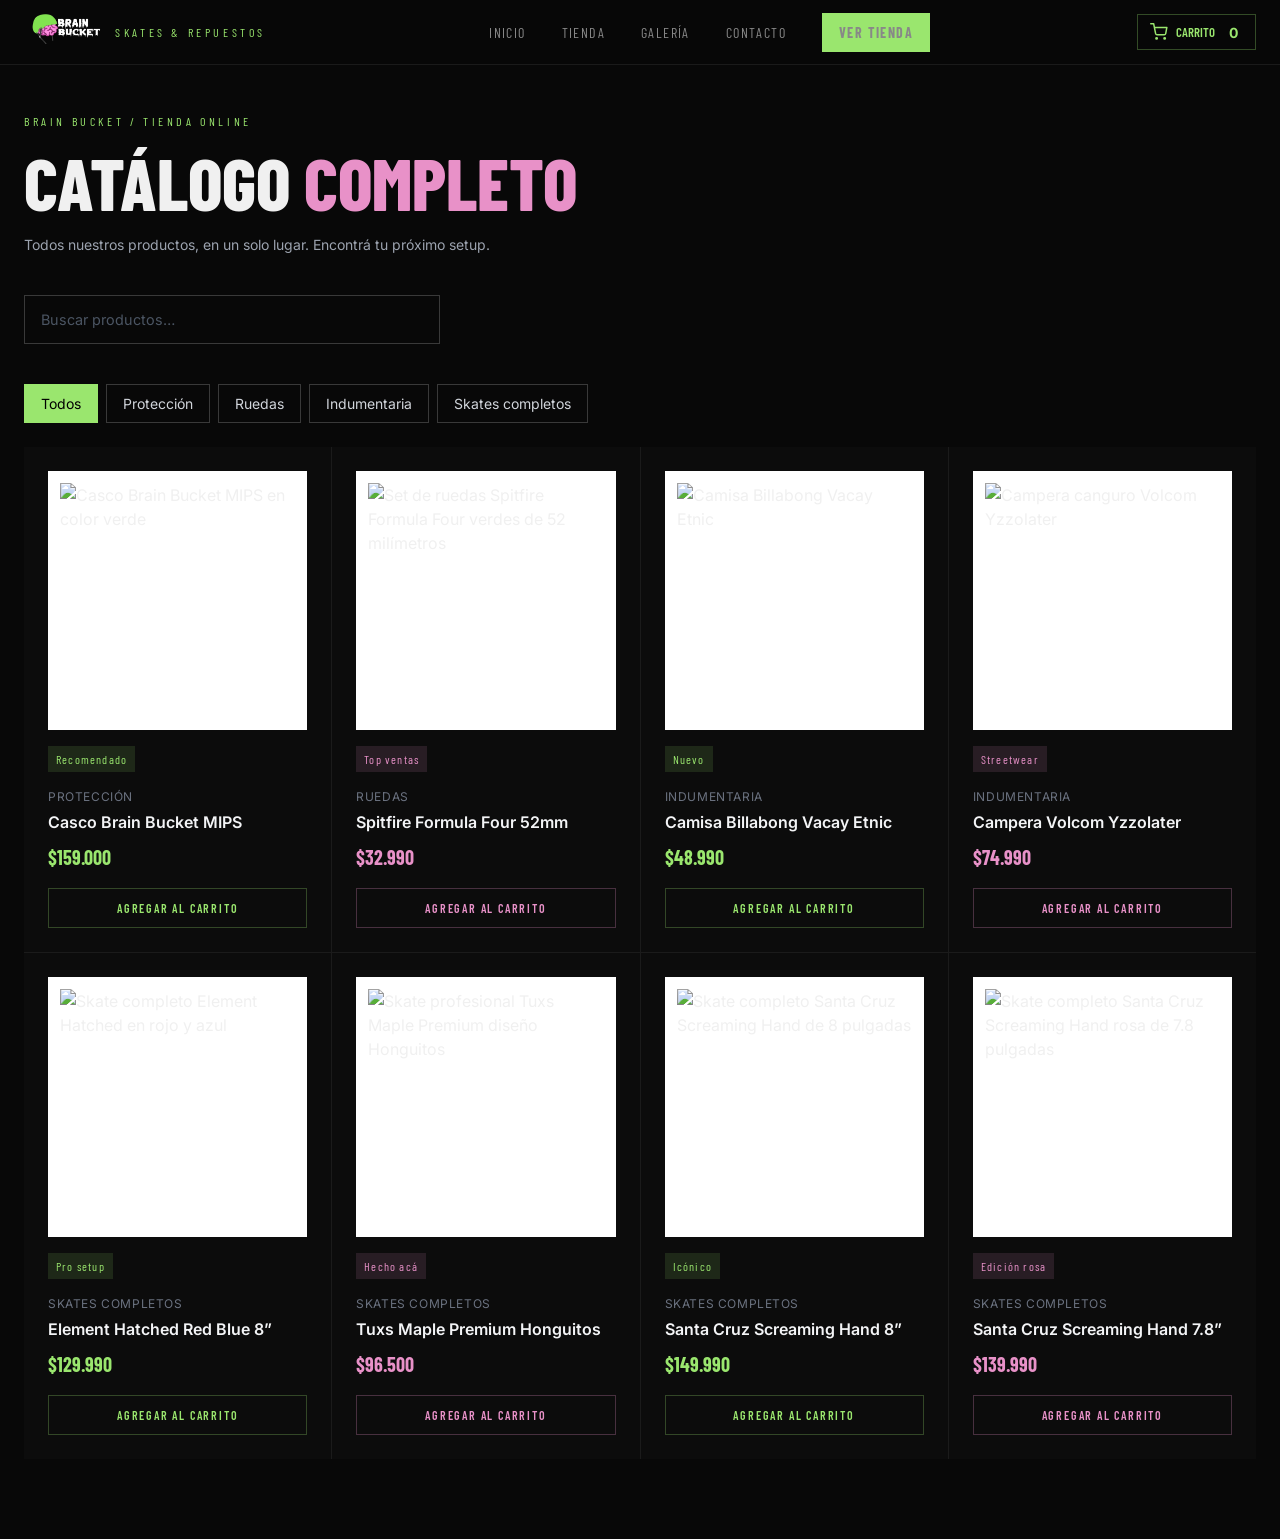
==== catalogo.html @ 931a1515 "Sitio completo Brain Bucket: carrito, pago simulado, buscador y diseño responsive - index.html como " ====
﻿<!DOCTYPE html>
<html lang="es">
<head>
  <meta charset="UTF-8">
  <meta name="viewport" content="width=device-width, initial-scale=1.0">
  <title>Catálogo completo — Brain Bucket</title>
  <meta name="description" content="Todos los productos de Brain Bucket en un solo lugar.">
  <link rel="preconnect" href="https://fonts.googleapis.com">
  <link href="https://fonts.googleapis.com/css2?family=Inter:wght@300;400;500;600;700;900&family=Barlow+Condensed:wght@400;600;700;800;900&display=swap" rel="stylesheet">
  <link href="https://fonts.cdnfonts.com/css/melted-monster" rel="stylesheet">
  <link rel="stylesheet" href="styles.css">
</head>
<body>
<header class="top">
  <input type="checkbox" id="menu" class="sr" aria-label="Abrir menú">
  <div class="wrap bar">
    <a class="brand" href="index.html">
      <img src="imagenes/logo-blanco.png" alt="Brain Bucket" height="36">
      <span class="cond">Skates &amp; Repuestos</span>
    </a>
    <nav class="links">
          <a class="cond" href="index.html#inicio">Inicio</a>
          <a class="cond" href="index.html#tienda">Tienda</a>
          <a class="cond" href="index.html#galeria">Galería</a>
          <a class="cond" href="index.html#contacto">Contacto</a>
      <a class="btn btn-green cond nav-cta" href="catalogo.html">Ver Tienda</a>
    </nav>
    <div class="actions">
      <button type="button" class="cart open-cart" aria-label="Abrir carrito">
        <svg viewBox="0 0 24 24" fill="none" stroke="currentColor" stroke-width="2" stroke-linecap="round" stroke-linejoin="round" aria-hidden="true"><circle cx="9" cy="21" r="1"/><circle cx="20" cy="21" r="1"/><path d="M1 1h4l2.68 13.39a2 2 0 0 0 2 1.61h9.72a2 2 0 0 0 2-1.61L23 6H6"/></svg>
        <span class="cond">CARRITO</span> <span class="cart-count">0</span>
      </button>
      <label for="menu" class="burger" aria-label="Abrir menú">☰</label>
    </div>
  </div>
</header>

<main class="catalog wrap">
  <p class="eyebrow cond g">Brain Bucket / Tienda online</p>
  <h1 class="title cond xl">CATÁLOGO <span class="p">COMPLETO</span></h1>
  <p class="text-sm">Todos nuestros productos, en un solo lugar. Encontrá tu próximo setup.</p>

  <div class="search-box">
    <label class="sr" for="buscar">Buscar productos</label>
    <input type="search" id="buscar" placeholder="Buscar productos…" autocomplete="off">
  </div>

  <input class="sr" type="radio" name="cat" id="c-todos" checked>
  <input class="sr" type="radio" name="cat" id="c-proteccion">
  <input class="sr" type="radio" name="cat" id="c-ruedas">
  <input class="sr" type="radio" name="cat" id="c-indumentaria">
  <input class="sr" type="radio" name="cat" id="c-skates-completos">

  <div class="filters" role="group" aria-label="Filtrar por categoría">
    <label for="c-todos">Todos</label>
    <label for="c-proteccion">Protección</label>
    <label for="c-ruedas">Ruedas</label>
    <label for="c-indumentaria">Indumentaria</label>
    <label for="c-skates-completos">Skates completos</label>
  </div>

  <div class="grid">
    <article class="card green" data-cat="Protección">
      <div class="card-img"><img src="https://endeavordesigninc.com/cdn/shop/files/sandbox_icon-brain-bucket-mips-yuto_1.jpg?v=1789540041&width=1200" alt="Casco Brain Bucket MIPS en color verde" loading="lazy"></div>
      <span class="tag cond">Recomendado</span>
      <div class="card-body">
        <p class="cat">Protección</p>
        <h3>Casco Brain Bucket MIPS</h3>
        <p class="price cond">$159.000</p>
      </div>
      <button class="card-btn cond add-cart" type="button" aria-label="Agregar Casco Brain Bucket MIPS al carrito">AGREGAR AL CARRITO</button>
    </article>
    <article class="card pink" data-cat="Ruedas">
      <div class="card-img"><img src="https://www.malibustore.cl/wp-content/uploads/2020/12/rs_1.jpg" alt="Set de ruedas Spitfire Formula Four verdes de 52 milímetros" loading="lazy"></div>
      <span class="tag cond">Top ventas</span>
      <div class="card-body">
        <p class="cat">Ruedas</p>
        <h3>Spitfire Formula Four 52mm</h3>
        <p class="price cond">$32.990</p>
      </div>
      <button class="card-btn cond add-cart" type="button" aria-label="Agregar Spitfire Formula Four 52mm al carrito">AGREGAR AL CARRITO</button>
    </article>
    <article class="card green" data-cat="Indumentaria">
      <div class="card-img"><img src="https://boraborastore.com.ar/wp-content/uploads/2026/02/BBS2600859-600x600.webp" alt="Camisa Billabong Vacay Etnic" loading="lazy"></div>
      <span class="tag cond">Nuevo</span>
      <div class="card-body">
        <p class="cat">Indumentaria</p>
        <h3>Camisa Billabong Vacay Etnic</h3>
        <p class="price cond">$48.990</p>
      </div>
      <button class="card-btn cond add-cart" type="button" aria-label="Agregar Camisa Billabong Vacay Etnic al carrito">AGREGAR AL CARRITO</button>
    </article>
    <article class="card pink" data-cat="Indumentaria">
      <div class="card-img"><img src="https://boraborastore.com.ar/wp-content/uploads/2023/06/BBW2201099-600x600.webp" alt="Campera canguro Volcom Yzzolater" loading="lazy"></div>
      <span class="tag cond">Streetwear</span>
      <div class="card-body">
        <p class="cat">Indumentaria</p>
        <h3>Campera Volcom Yzzolater</h3>
        <p class="price cond">$74.990</p>
      </div>
      <button class="card-btn cond add-cart" type="button" aria-label="Agregar Campera Volcom Yzzolater al carrito">AGREGAR AL CARRITO</button>
    </article>
    <article class="card green" data-cat="Skates completos">
      <div class="card-img"><img src="https://boraborastore.com.ar/wp-content/uploads/2022/05/skate-hatched-red-blue-1.jpg" alt="Skate completo Element Hatched en rojo y azul" loading="lazy"></div>
      <span class="tag cond">Pro setup</span>
      <div class="card-body">
        <p class="cat">Skates completos</p>
        <h3>Element Hatched Red Blue 8”</h3>
        <p class="price cond">$129.990</p>
      </div>
      <button class="card-btn cond add-cart" type="button" aria-label="Agregar Element Hatched Red Blue 8” al carrito">AGREGAR AL CARRITO</button>
    </article>
    <article class="card pink" data-cat="Skates completos">
      <div class="card-img"><img src="https://d22fxaf9t8d39k.cloudfront.net/bd742d1fd8aae3bf066d7a844cae4810edd3c882cb54efbd2c1ffffe484a3be8153817.jpg" alt="Skate profesional Tuxs Maple Premium diseño Honguitos" loading="lazy"></div>
      <span class="tag cond">Hecho acá</span>
      <div class="card-body">
        <p class="cat">Skates completos</p>
        <h3>Tuxs Maple Premium Honguitos</h3>
        <p class="price cond">$96.500</p>
      </div>
      <button class="card-btn cond add-cart" type="button" aria-label="Agregar Tuxs Maple Premium Honguitos al carrito">AGREGAR AL CARRITO</button>
    </article>
    <article class="card green" data-cat="Skates completos">
      <div class="card-img"><img src="https://boraborastore.com.ar/wp-content/uploads/2022/11/BBW2201054-1.webp" alt="Skate completo Santa Cruz Screaming Hand de 8 pulgadas" loading="lazy"></div>
      <span class="tag cond">Icónico</span>
      <div class="card-body">
        <p class="cat">Skates completos</p>
        <h3>Santa Cruz Screaming Hand 8”</h3>
        <p class="price cond">$149.990</p>
      </div>
      <button class="card-btn cond add-cart" type="button" aria-label="Agregar Santa Cruz Screaming Hand 8” al carrito">AGREGAR AL CARRITO</button>
    </article>
    <article class="card pink" data-cat="Skates completos">
      <div class="card-img"><img src="https://www.skatemarket.cl/wp-content/uploads/2025/12/skate-completo_Santa-Cruz-%E2%80%93-Screaming-Hand-7.8-x-31.0.webp" alt="Skate completo Santa Cruz Screaming Hand rosa de 7.8 pulgadas" loading="lazy"></div>
      <span class="tag cond">Edición rosa</span>
      <div class="card-body">
        <p class="cat">Skates completos</p>
        <h3>Santa Cruz Screaming Hand 7.8”</h3>
        <p class="price cond">$139.990</p>
      </div>
      <button class="card-btn cond add-cart" type="button" aria-label="Agregar Santa Cruz Screaming Hand 7.8” al carrito">AGREGAR AL CARRITO</button>
    </article>
  </div>
</main>
<script src="script.js"></script>
</body>
</html>
---- styles.css ----
/* ===== Brain Bucket — estilos ===== */
:root {
  --bg: #080808;
  --fg: #f0f0f0;
  --green: #9ae66e;
  --pink: #e891c8;
  --border: rgba(255, 255, 255, 0.08);
  --muted: #888;
}

* { box-sizing: border-box; margin: 0; padding: 0; }
html { scroll-behavior: smooth; }
body { font-family: "Inter", sans-serif; background: var(--bg); color: var(--fg); line-height: 1.5; }
a { color: inherit; text-decoration: none; }
img { display: block; max-width: 100%; }
ul { list-style: none; }
[hidden] { display: none !important; }
section[id] { scroll-margin-top: 5rem; }
:focus-visible { outline: 2px solid var(--green); outline-offset: 4px; }

.wrap { max-width: 80rem; margin: 0 auto; padding: 0 1.5rem; }
.narrow { max-width: 56rem; }
.center { text-align: center; }
.cond { font-family: "Barlow Condensed", sans-serif; }
.g { color: var(--green); }
.p { color: var(--pink); }
.sr { position: absolute; width: 1px; height: 1px; overflow: hidden; clip: rect(0 0 0 0); }

/* ----- Textos reutilizables ----- */
.eyebrow { font-size: 0.75rem; letter-spacing: 0.3em; text-transform: uppercase; margin-bottom: 1rem; }
.title { font-size: 3rem; font-weight: 800; line-height: 1; color: var(--fg); }
.title.sm { font-size: 2.25rem; margin-bottom: 1.5rem; }
.title.xl { font-size: 3rem; }
.title.mb { margin-bottom: 4rem; }
.text { color: #9ca3af; line-height: 1.7; margin: 1.5rem 0; }
.text-sm { color: #9ca3af; font-size: 0.875rem; }
.melted { font-family: "Melted Monster", "Barlow Condensed", sans-serif; font-weight: 400; }

/* ----- Botones ----- */
.btn { display: inline-block; padding: 1rem 2rem; font-size: 0.875rem; font-weight: 700; letter-spacing: 0.15em; text-transform: uppercase; background: none; border: 1px solid transparent; cursor: pointer; transition: opacity 0.2s, transform 0.2s; }
.btn:hover { opacity: 0.85; }
.btn:active { transform: scale(0.96); }
.btn-green { background: var(--green); color: #080808; }
.btn-outline { border-color: rgba(255, 255, 255, 0.2); color: var(--fg); }
.btn-outline-pink { border-color: rgba(232, 145, 200, 0.27); color: var(--pink); }
.btn-outline-green { border-color: var(--green); color: var(--green); padding: 0.6rem 1.25rem; font-size: 0.75rem; }
.bg-pink { background: var(--pink); color: #080808; }
.bg-yt { background: #f00; color: #fff; }
.block { display: block; width: 100%; }

/* ----- Header ----- */
.top { position: fixed; inset: 0 0 auto 0; z-index: 50; background: rgba(8, 8, 8, 0.92); backdrop-filter: blur(16px); border-bottom: 1px solid var(--border); }
.bar { height: 4rem; display: flex; align-items: center; justify-content: space-between; }
.brand { display: flex; align-items: center; gap: 0.75rem; }
.brand img { height: 2.25rem; width: auto; }
.brand span { display: none; color: var(--green); font-size: 0.75rem; letter-spacing: 0.3em; text-transform: uppercase; }
.links { display: none; }
.links a.cond { padding: 0.5rem 1rem; font-size: 0.875rem; letter-spacing: 0.1em; text-transform: uppercase; color: var(--muted); transition: color 0.2s; }
.links a.cond:hover { color: var(--green); }
.links .nav-cta { margin-left: 1rem; padding: 0.5rem 1.25rem; color: #080808; }
.links .nav-cta:hover { color: #080808; }
.actions { display: flex; align-items: center; gap: 0.5rem; }
.cart { display: flex; align-items: center; gap: 0.5rem; padding: 0.5rem 0.75rem; border: 1px solid rgba(154, 230, 110, 0.3); color: var(--green); font-size: 0.8rem; font-weight: 600; background: none; font-family: inherit; cursor: pointer; transition: background 0.2s; }
.cart svg { width: 1.1rem; height: 1.1rem; flex: none; }
.cart-count { min-width: 1.25rem; text-align: center; font-size: 0.875rem; font-weight: 700; }
.cart:hover { background: rgba(154, 230, 110, 0.1); }
.cart .cond { display: none; }
.burger { padding: 0.25rem 0.5rem; font-size: 1.5rem; color: var(--green); cursor: pointer; }
#menu:checked ~ .bar .links { display: flex; flex-direction: column; position: absolute; top: 4rem; left: 0; right: 0; padding: 1rem 1.5rem; background: #0d0d0d; border-bottom: 1px solid var(--border); }
#menu:checked ~ .bar .links a.cond { padding: 0.75rem 0; border-bottom: 1px solid var(--border); color: #ccc; }
#menu:checked ~ .bar .links .nav-cta { margin: 1rem 0 0; text-align: center; }
#menu:focus-visible ~ .bar .burger { outline: 2px solid var(--green); }

/* ----- Hero ----- */
.hero { position: relative; min-height: 100vh; display: flex; flex-direction: column; justify-content: center; padding-top: 4rem; overflow: hidden;
  background: linear-gradient(to right, rgba(8, 8, 8, 0.95) 45%, rgba(8, 8, 8, 0.5) 100%), var(--hero) center 30% / cover #171717; }
.hero::before { content: ""; position: absolute; inset: 0 auto 0 0; width: 4px; background: linear-gradient(to bottom, transparent, var(--green), var(--pink), transparent); }
.hero::after { content: ""; position: absolute; inset: auto 0 0 0; height: 8rem; background: linear-gradient(to top, #080808, transparent); }
.hero-in { position: relative; width: 100%; z-index: 1; padding-top: 6rem; padding-bottom: 6rem; }
.hero .eyebrow { letter-spacing: 0.35em; margin-bottom: 1.5rem; }
.hero h1 { font-size: 4.5rem; line-height: 1; margin-bottom: 1.5rem; max-width: 42rem; color: var(--pink); }
.hero h1 span { display: block; color: var(--green); }
.lead { font-size: 1.125rem; color: #9ca3af; max-width: 28rem; margin-bottom: 2.5rem; line-height: 1.7; }
.hero-btns { display: flex; flex-wrap: wrap; gap: 1rem; }
.center-flex { justify-content: center; }

/* ----- Estadísticas ----- */
.stats { background: #0f0f0f; border-block: 1px solid var(--border); }
.stats-grid { display: grid; grid-template-columns: repeat(2, 1fr); }
.stat { display: flex; flex-direction: column; align-items: center; gap: 0.5rem; padding: 2rem 1rem; text-align: center; border-left: 1px solid var(--border); }
.stat:nth-child(odd) { border-left: 0; }
.stat:nth-child(n+3) { border-top: 1px solid var(--border); }
.stat strong { font-size: 1.875rem; color: var(--fg); letter-spacing: -0.02em; }
.stat small { font-size: 0.75rem; color: #666; letter-spacing: 0.05em; }

/* ----- Secciones ----- */
.section { padding: 7rem 0; overflow: hidden; }
.section.alt { background: #0c0c0c; }
.section.dark { background: #0a0a0a; }
.two-col { display: grid; gap: 4rem; align-items: center; }
.two-col.top-align { align-items: start; }
.facts { display: flex; flex-wrap: wrap; gap: 2rem; }
.facts strong { display: block; font-size: 1.875rem; }
.facts small { font-size: 0.75rem; color: #6b7280; }
.about-imgs { display: grid; grid-template-columns: 3fr 2fr; grid-template-rows: 1fr auto; gap: 0.75rem; height: 480px; }
.about-imgs .big { grid-row: 1 / 3; }
.ph { overflow: hidden; background: #171717; }
.ph img { width: 100%; height: 100%; object-fit: cover; transition: transform 0.7s; }
.ph:hover img { transform: scale(1.05); }
.badge { display: flex; flex-direction: column; justify-content: center; background: var(--green); color: #080808; padding: 1rem; }
.badge p { font-size: 0.75rem; font-weight: 700; letter-spacing: 0.05em; }

/* ----- Productos ----- */
.head-row { display: flex; flex-direction: column; gap: 1.5rem; margin-bottom: 4rem; }
.link-more { font-size: 0.875rem; letter-spacing: 0.1em; }
.grid { display: grid; grid-template-columns: 1fr; gap: 1px; background: var(--border); }
.card { --c: var(--green); display: flex; flex-direction: column; gap: 1rem; padding: 1.5rem; background: #0c0c0c; transition: background 0.2s; }
.card.pink { --c: var(--pink); }
.card:hover { background: #141414; }
.card-img { aspect-ratio: 1; background: #fff; overflow: hidden; }
.card-img img { width: 100%; height: 100%; object-fit: contain; padding: 0.75rem; transition: transform 0.5s; }
.card:hover .card-img img { transform: scale(1.05); }
.tag { align-self: flex-start; padding: 0.25rem 0.5rem; font-size: 0.75rem; letter-spacing: 0.1em; color: var(--c); background: color-mix(in srgb, var(--c) 13%, transparent); }
.card-body { flex: 1; }
.cat { font-size: 0.75rem; color: #6b7280; text-transform: uppercase; letter-spacing: 0.05em; margin-bottom: 0.25rem; }
.card h3 { font-size: 1rem; font-weight: 600; color: #f3f4f6; margin-bottom: 0.5rem; }
.price { font-size: 1.25rem; font-weight: 700; color: var(--c); }
.card-btn { display: block; width: 100%; padding: 0.75rem; text-align: center; font-size: 0.75rem; font-weight: 600; letter-spacing: 0.15em; color: var(--c); background: none; border: 1px solid color-mix(in srgb, var(--c) 27%, transparent); cursor: pointer; transition: background 0.2s, color 0.2s; }
.card-btn:hover { background: var(--c); color: #080808; }

/* ----- Galería ----- */
.center .title { margin-bottom: 4rem; }
.gallery { display: grid; grid-template-columns: repeat(2, 1fr); gap: 0.75rem; margin-bottom: 2.5rem; }
.gallery .ph { aspect-ratio: 1; cursor: pointer; }
.gallery .tall { grid-row: span 2; aspect-ratio: auto; min-height: 400px; }
.gallery .ph:hover img { filter: brightness(1.1); }

/* ----- Curiosidades ----- */
.facts-grid { display: grid; gap: 1px; background: var(--border); }
.facts-grid article { padding: 2.5rem; background: #0a0a0a; transition: background 0.2s; }
.facts-grid article:hover { background: #121212; }
.facts-grid h3 { font-size: 1.25rem; font-weight: 700; letter-spacing: 0.02em; margin-bottom: 1rem; }
.facts-grid p { color: #9ca3af; font-size: 0.875rem; line-height: 1.7; }
.highlight { display: flex; flex-direction: column; align-items: center; justify-content: space-between; gap: 2rem; margin-top: 1px; padding: 2.5rem; background: var(--green); color: #080808; }
.highlight p:last-child { font-size: 1.125rem; font-weight: 600; opacity: 0.7; }
.big-num { font-size: 3.75rem; font-weight: 900; line-height: 1; margin-bottom: 0.5rem; }
.highlight img { height: 5rem; width: auto; opacity: 0.8; }

/* ----- Redes ----- */
.social { padding: 5rem 0; background: linear-gradient(rgba(8, 8, 8, 0.85), rgba(8, 8, 8, 0.85)), linear-gradient(135deg, rgba(232, 145, 200, 0.1), transparent 60%, rgba(154, 230, 110, 0.1)), var(--bg-img) center / cover; }
.social .text { max-width: 36rem; margin: 0 auto 2.5rem; }
.social .btn { padding: 0.75rem 1.5rem; letter-spacing: 0.12em; }
.external { display: flex; flex-direction: column; align-items: center; justify-content: space-between; gap: 1rem; margin-top: 3rem; padding: 1.5rem; text-align: left; border: 1px solid rgba(154, 230, 110, 0.2); background: rgba(154, 230, 110, 0.05); }
.external small { font-size: 0.75rem; color: #6b7280; text-transform: uppercase; letter-spacing: 0.05em; }

/* ----- Contacto ----- */
.info div { display: flex; gap: 1rem; padding-bottom: 1rem; margin-bottom: 1rem; border-bottom: 1px solid var(--border); }
.info dt { width: 6rem; padding-top: 2px; font-size: 0.75rem; color: #6b7280; text-transform: uppercase; letter-spacing: 0.05em; }
.info dd { color: #e5e7eb; }
.form { display: grid; gap: 1rem; }
.row2 { display: grid; grid-template-columns: 1fr 1fr; gap: 1rem; }
.form label { display: block; margin-bottom: 0.5rem; font-size: 0.75rem; color: #6b7280; text-transform: uppercase; letter-spacing: 0.05em; }
.form input, .form textarea, .news input { width: 100%; padding: 0.75rem 1rem; font: inherit; font-size: 0.875rem; color: #e5e7eb; background: transparent; border: 1px solid var(--border); transition: border-color 0.2s; }
.form textarea { resize: none; }
.form input:focus, .form textarea:focus, .news input:focus { outline: none; border-color: var(--green); }
::placeholder { color: #4b5563; }

/* ----- Footer ----- */
.footer { background: #060606; border-top: 1px solid var(--border); }
.foot-grid { display: grid; grid-template-columns: 1fr 1fr; gap: 3rem; padding-top: 4rem; padding-bottom: 4rem; }
.foot-brand { grid-column: span 2; }
.foot-brand img { height: 3rem; width: auto; margin-bottom: 1rem; }
.footer p, .footer li a { font-size: 0.875rem; color: #6b7280; }
.footer li { margin-bottom: 0.75rem; }
.footer li a:hover { color: #e5e7eb; }
.footer h4 { margin-bottom: 1.25rem; font-size: 0.75rem; font-weight: 400; letter-spacing: 0.2em; text-transform: uppercase; }
.foot-brand p { margin: 0 0 1.5rem; }
.social-ico { display: flex; gap: 0.75rem; }
.social-ico a { width: 2.25rem; height: 2.25rem; display: flex; align-items: center; justify-content: center; font-size: 0.7rem; font-weight: 700; color: #666; border: 1px solid var(--border); transition: color 0.2s, border-color 0.2s; }
.social-ico a:hover { color: var(--green); border-color: var(--green); }
.news { display: flex; flex-direction: column; gap: 0.5rem; margin-top: 1rem; }
.news .btn { padding: 0.5rem; font-size: 0.75rem; letter-spacing: 0.12em; }
.foot-bottom { border-top: 1px solid var(--border); padding: 1.5rem 0; font-size: 0.75rem; color: #4b5563; }
.student { display: flex; flex-wrap: wrap; align-items: center; gap: 1rem; margin-bottom: 1rem; }
.student strong { color: #9ca3af; }
.student > .cond { font-weight: 600; letter-spacing: 0.1em; }
.student em { margin-left: auto; letter-spacing: 0.1em; }
.legal { font-size: 0.75rem !important; color: #374151 !important; }

/* ----- Catálogo ----- */
.catalog { padding-top: 7rem; padding-bottom: 5rem; }
.catalog .title { margin-bottom: 1rem; }
.filters { display: flex; flex-wrap: wrap; gap: 0.5rem; margin: 2.5rem 0 1.5rem; }
.filters label { padding: 0.5rem 1rem; font-size: 0.875rem; color: #d1d5db; border: 1px solid rgba(255, 255, 255, 0.2); cursor: pointer; transition: background 0.2s; }
.filters label:hover { background: rgba(255, 255, 255, 0.05); }
input:focus-visible ~ .filters { outline: none; }

/* ===== Responsive ===== */
@media (min-width: 640px) {
  .grid { grid-template-columns: repeat(2, 1fr); }
  .links, #menu:checked ~ .bar .links { display: flex; flex-direction: row; position: static; padding: 0; background: none; border: 0; align-items: center; gap: 0.25rem; }
  #menu:checked ~ .bar .links a.cond { padding: 0.5rem 1rem; border: 0; color: var(--muted); }
  #menu:checked ~ .bar .links .nav-cta { margin: 0 0 0 1rem; color: #080808; }
  .burger { display: none; }
}
@media (min-width: 768px) {
  .hero h1 { font-size: 8rem; }
  .lead { font-size: 1.25rem; }
  .title, .title.xl { font-size: 3.75rem; }
  .title.sm { font-size: 3rem; }
  .catalog .title.xl { font-size: 4.5rem; }
  .stats-grid { grid-template-columns: repeat(4, 1fr); }
  .stat:nth-child(n+3) { border-top: 0; }
  .stat:nth-child(odd) { border-left: 1px solid var(--border); }
  .stat:first-child { border-left: 0; }
  .two-col { grid-template-columns: 1fr 1fr; gap: 4rem; }
  .head-row { flex-direction: row; align-items: flex-end; justify-content: space-between; }
  .gallery { grid-template-columns: repeat(3, 1fr); grid-auto-rows: 16rem; }
  .gallery .ph, .gallery .tall { aspect-ratio: auto; min-height: 0; }
  .gallery .ph:last-child { grid-column: span 2; }
  .facts-grid { grid-template-columns: repeat(3, 1fr); }
  .highlight { flex-direction: row; padding: 4rem; }
  .big-num { font-size: 6rem; }
  .highlight img { height: 7rem; }
  .external { flex-direction: row; }
  .foot-grid { grid-template-columns: repeat(4, 1fr); }
  .foot-brand { grid-column: span 1; }
  .foot-bottom .wrap { display: block; }
  .legal { margin-top: 0.5rem; }
}
@media (min-width: 1024px) {
  .brand span { display: inline; }
  .grid { grid-template-columns: repeat(4, 1fr); }
  .cart .cond { display: inline; }
  .filters { margin-top: 2.5rem; }
}

/* ── Filtro de categorías del catálogo (solo CSS, con radio buttons) ── */
#c-todos:checked ~ .filters label[for="c-todos"] { background: var(--green); border-color: var(--green); color: #000; }
#c-proteccion:checked ~ .filters label[for="c-proteccion"] { background: var(--green); border-color: var(--green); color: #000; }
#c-proteccion:checked ~ .grid .card:not([data-cat="Protección"]) { display: none; }
#c-ruedas:checked ~ .filters label[for="c-ruedas"] { background: var(--green); border-color: var(--green); color: #000; }
#c-ruedas:checked ~ .grid .card:not([data-cat="Ruedas"]) { display: none; }
#c-indumentaria:checked ~ .filters label[for="c-indumentaria"] { background: var(--green); border-color: var(--green); color: #000; }
#c-indumentaria:checked ~ .grid .card:not([data-cat="Indumentaria"]) { display: none; }
#c-skates-completos:checked ~ .filters label[for="c-skates-completos"] { background: var(--green); border-color: var(--green); color: #000; }
#c-skates-completos:checked ~ .grid .card:not([data-cat="Skates completos"]) { display: none; }

/* ── Buscador del catálogo ── */
.search-box { margin-top: 2.5rem; }
.search-box input { width: 100%; max-width: 26rem; padding: 0.8rem 1rem; font: inherit; font-size: 0.9rem; color: #e5e7eb; background: transparent; border: 1px solid rgba(255, 255, 255, 0.2); transition: border-color 0.2s; }
.search-box input:focus { outline: none; border-color: var(--green); }

/* ── Diálogo del carrito ── */
#cart-dialog { width: min(92vw, 30rem); margin: auto; padding: 1.5rem; background: #101010; color: var(--fg); border: 1px solid var(--border); }
#cart-dialog::backdrop { background: rgba(0, 0, 0, 0.72); backdrop-filter: blur(4px); }
.cart-head { display: flex; justify-content: space-between; align-items: center; margin-bottom: 1rem; }
.cart-head h2 { font-size: 1.75rem; font-weight: 800; }
.cart-close, .rm { background: none; border: 0; padding: 0.25rem; color: #888; font-size: 1rem; cursor: pointer; transition: color 0.2s; }
.cart-close:hover, .rm:hover { color: var(--pink); }
.cart-added { margin-bottom: 1rem; padding: 0.6rem 0.75rem; font-size: 0.85rem; color: var(--green); border: 1px solid rgba(154, 230, 110, 0.25); background: rgba(154, 230, 110, 0.07); }
.cart-items { max-height: 45vh; overflow: auto; display: grid; gap: 0.75rem; }
.cart-item { display: flex; align-items: center; gap: 0.75rem; padding-bottom: 0.75rem; border-bottom: 1px solid var(--border); }
.cart-item img { width: 3rem; height: 3rem; object-fit: contain; background: #fff; flex: none; }
.cart-item-info { flex: 1; min-width: 0; }
.cart-item-info p { font-size: 0.85rem; }
.cart-item-info small { color: #6b7280; }
.qty { display: flex; align-items: center; gap: 0.4rem; }
.qty button { width: 1.5rem; height: 1.5rem; background: none; border: 1px solid var(--border); color: var(--fg); cursor: pointer; transition: border-color 0.2s, color 0.2s; }
.qty button:hover { border-color: var(--green); color: var(--green); }
.cart-empty { color: #9ca3af; padding: 1.5rem 0; }
.cart-total { display: flex; justify-content: space-between; align-items: center; margin-top: 1rem; padding-top: 1rem; border-top: 1px solid var(--border); }
.cart-total strong { font-size: 1.5rem; }
.cart-actions { display: grid; grid-template-columns: 1fr 1fr; gap: 0.75rem; margin-top: 1.25rem; }
.cart-actions .btn { padding: 0.9rem 0.5rem; text-align: center; font-size: 0.8rem; }
.cart-pay.disabled { opacity: 0.4; pointer-events: none; }

/* ── Checkout (pago.html) ── */
.checkout-grid { display: grid; gap: 2.5rem; margin-top: 2.5rem; }
.pay-box, .summary { border: 1px solid var(--border); background: #0c0c0c; padding: 2rem; }
.pay-box h2, .summary h2 { font-size: 1.75rem; font-weight: 800; margin-bottom: 1.5rem; }
.pay-option { display: flex; gap: 0.75rem; align-items: flex-start; padding: 1rem; margin-bottom: 0.75rem; border: 1px solid var(--border); cursor: pointer; transition: border-color 0.2s, background 0.2s; }
.pay-option:hover { border-color: var(--green); }
.pay-option:has(input:checked) { border-color: var(--green); background: rgba(154, 230, 110, 0.05); }
.pay-option input { accent-color: var(--green); margin-top: 0.2rem; }
.pay-option strong { display: block; color: var(--fg); }
.pay-option small { color: #6b7280; }
.pay-fields { display: grid; gap: 1rem; padding: 1rem; margin-bottom: 0.75rem; border: 1px dashed var(--border); }
.pay-fields label { font-size: 0.75rem; color: #6b7280; text-transform: uppercase; letter-spacing: 0.05em; }
.pay-fields input, .pay-fields select { width: 100%; margin-top: 0.4rem; padding: 0.7rem 0.9rem; font: inherit; font-size: 0.875rem; color: #e5e7eb; background: #080808; border: 1px solid var(--border); transition: border-color 0.2s; }
.pay-fields input:focus, .pay-fields select:focus { outline: none; border-color: var(--green); }
#pay-form .btn { margin-top: 1rem; }
#pay-form .back-home { margin-top: 0.75rem; text-align: center; }
.sum-item { display: flex; align-items: center; gap: 0.75rem; padding: 0.75rem 0; border-bottom: 1px solid var(--border); }
.sum-item img { width: 2.75rem; height: 2.75rem; object-fit: contain; background: #fff; flex: none; }
.sum-item div { flex: 1; min-width: 0; }
.sum-item p { font-size: 0.85rem; color: #e5e7eb; }
.sum-item small { color: #6b7280; }
.back-link { display: inline-block; margin-top: 1.25rem; font-size: 0.85rem; color: var(--green); letter-spacing: 0.1em; }

/* ── Compra realizada ── */
.success { max-width: 38rem; margin: 2rem auto 0; text-align: center; }
.success-check { width: 4.5rem; height: 4.5rem; margin: 0 auto 1.5rem; display: flex; align-items: center; justify-content: center; font-size: 2.25rem; font-weight: 700; color: #080808; background: var(--green); border-radius: 50%; }
.success .title { margin-bottom: 1rem; }
.success .text strong { color: var(--green); }
.success-summary { margin: 2rem 0; text-align: left; }
.success-summary h3 { font-size: 1.1rem; letter-spacing: 0.05em; margin-bottom: 0.5rem; color: var(--fg); }

/* ── Mensajes de confirmación de formularios ── */
.form-ok { margin-top: 0.5rem; padding: 0.6rem 0.75rem; font-size: 0.85rem; color: var(--green); border: 1px solid rgba(154, 230, 110, 0.25); background: rgba(154, 230, 110, 0.07); }

@media (min-width: 768px) {
  .checkout-grid { grid-template-columns: 3fr 2fr; align-items: start; }
}
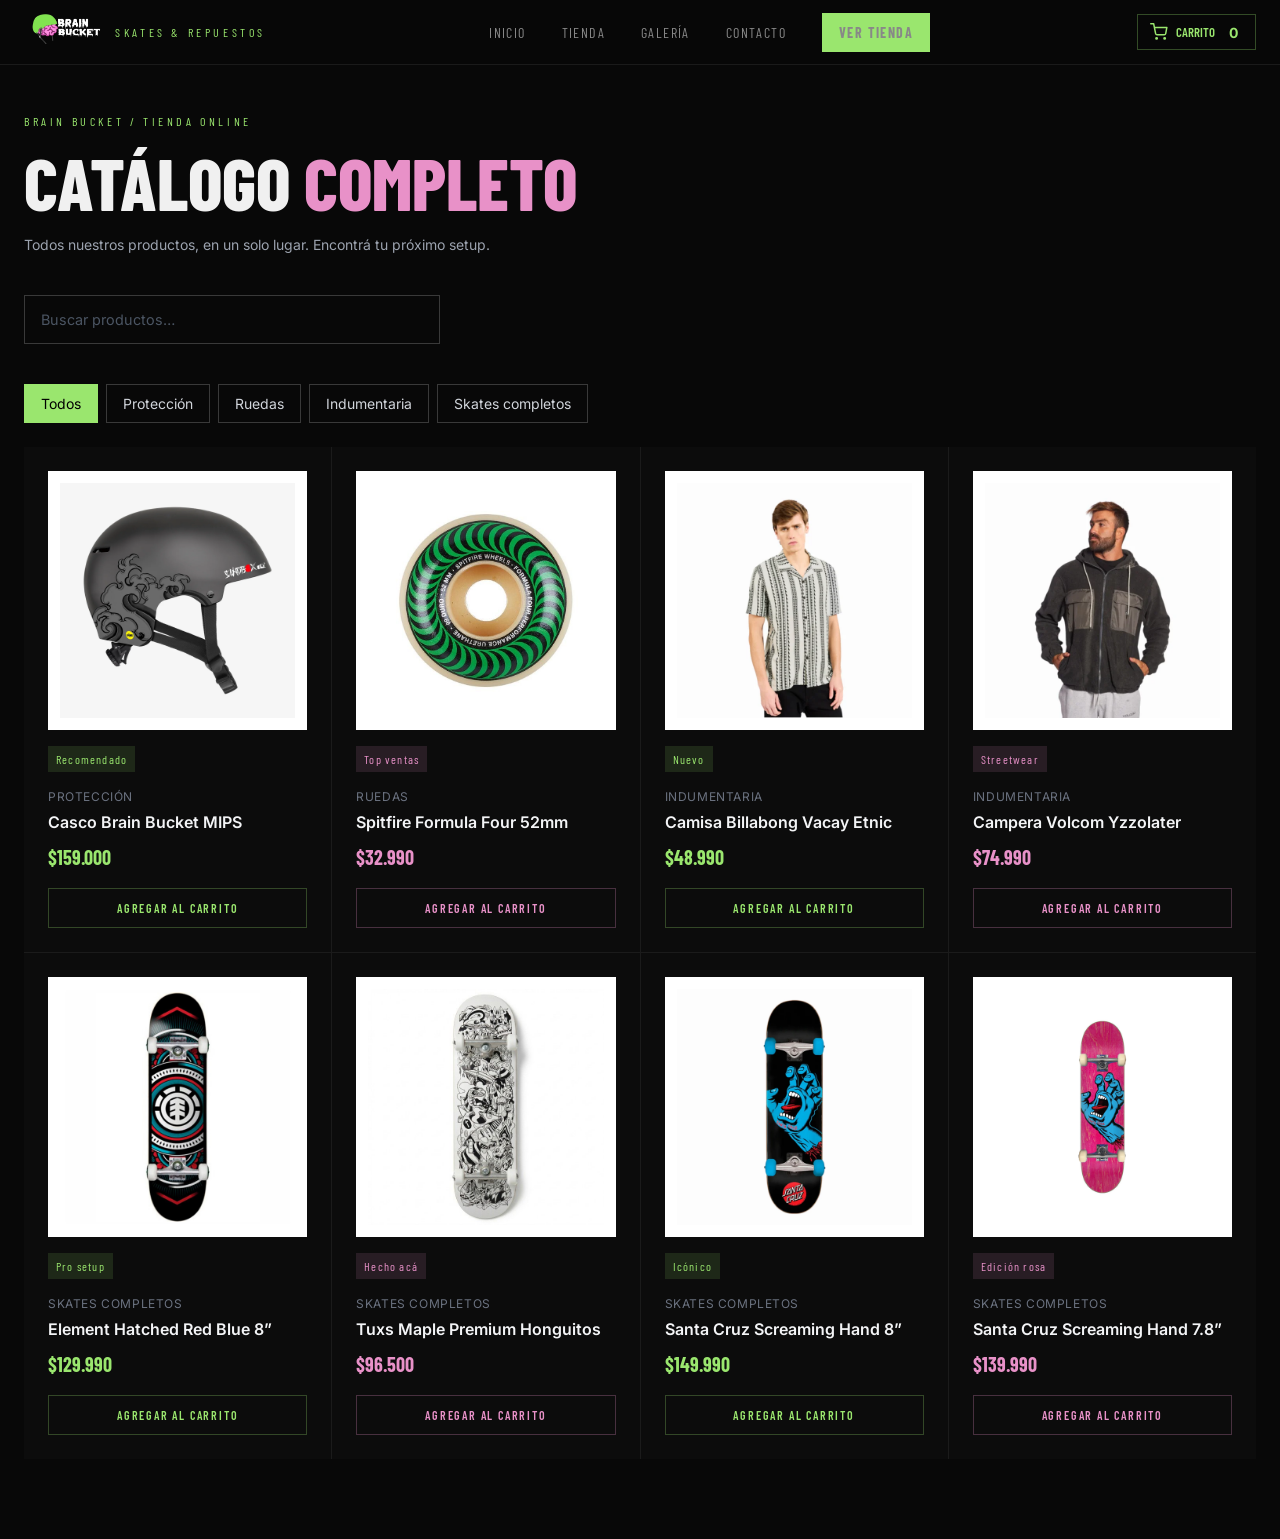
==== commit 04337880: "Usar imagenes locales en productos y renombrar archivos sin espacios Co-authored-by: Copilot <223556" ====
--- a/catalogo.html
+++ b/catalogo.html
@@ -61,7 +61,7 @@
 
   <div class="grid">
     <article class="card green" data-cat="Protección">
-      <div class="card-img"><img src="https://endeavordesigninc.com/cdn/shop/files/sandbox_icon-brain-bucket-mips-yuto_1.jpg?v=1789540041&width=1200" alt="Casco Brain Bucket MIPS en color verde" loading="lazy"></div>
+      <div class="card-img"><img src="imagenes/casco.webp" alt="Casco Brain Bucket MIPS en color verde" loading="lazy"></div>
       <span class="tag cond">Recomendado</span>
       <div class="card-body">
         <p class="cat">Protección</p>
@@ -71,7 +71,7 @@
       <button class="card-btn cond add-cart" type="button" aria-label="Agregar Casco Brain Bucket MIPS al carrito">AGREGAR AL CARRITO</button>
     </article>
     <article class="card pink" data-cat="Ruedas">
-      <div class="card-img"><img src="https://www.malibustore.cl/wp-content/uploads/2020/12/rs_1.jpg" alt="Set de ruedas Spitfire Formula Four verdes de 52 milímetros" loading="lazy"></div>
+      <div class="card-img"><img src="imagenes/ruedas.jpg" alt="Set de ruedas Spitfire Formula Four verdes de 52 milímetros" loading="lazy"></div>
       <span class="tag cond">Top ventas</span>
       <div class="card-body">
         <p class="cat">Ruedas</p>
@@ -81,7 +81,7 @@
       <button class="card-btn cond add-cart" type="button" aria-label="Agregar Spitfire Formula Four 52mm al carrito">AGREGAR AL CARRITO</button>
     </article>
     <article class="card green" data-cat="Indumentaria">
-      <div class="card-img"><img src="https://boraborastore.com.ar/wp-content/uploads/2026/02/BBS2600859-600x600.webp" alt="Camisa Billabong Vacay Etnic" loading="lazy"></div>
+      <div class="card-img"><img src="imagenes/camisa.webp" alt="Camisa Billabong Vacay Etnic" loading="lazy"></div>
       <span class="tag cond">Nuevo</span>
       <div class="card-body">
         <p class="cat">Indumentaria</p>
@@ -91,7 +91,7 @@
       <button class="card-btn cond add-cart" type="button" aria-label="Agregar Camisa Billabong Vacay Etnic al carrito">AGREGAR AL CARRITO</button>
     </article>
     <article class="card pink" data-cat="Indumentaria">
-      <div class="card-img"><img src="https://boraborastore.com.ar/wp-content/uploads/2023/06/BBW2201099-600x600.webp" alt="Campera canguro Volcom Yzzolater" loading="lazy"></div>
+      <div class="card-img"><img src="imagenes/campera.webp" alt="Campera canguro Volcom Yzzolater" loading="lazy"></div>
       <span class="tag cond">Streetwear</span>
       <div class="card-body">
         <p class="cat">Indumentaria</p>
@@ -101,7 +101,7 @@
       <button class="card-btn cond add-cart" type="button" aria-label="Agregar Campera Volcom Yzzolater al carrito">AGREGAR AL CARRITO</button>
     </article>
     <article class="card green" data-cat="Skates completos">
-      <div class="card-img"><img src="https://boraborastore.com.ar/wp-content/uploads/2022/05/skate-hatched-red-blue-1.jpg" alt="Skate completo Element Hatched en rojo y azul" loading="lazy"></div>
+      <div class="card-img"><img src="imagenes/skate-1.jpg" alt="Skate completo Element Hatched en rojo y azul" loading="lazy"></div>
       <span class="tag cond">Pro setup</span>
       <div class="card-body">
         <p class="cat">Skates completos</p>
@@ -111,7 +111,7 @@
       <button class="card-btn cond add-cart" type="button" aria-label="Agregar Element Hatched Red Blue 8” al carrito">AGREGAR AL CARRITO</button>
     </article>
     <article class="card pink" data-cat="Skates completos">
-      <div class="card-img"><img src="https://d22fxaf9t8d39k.cloudfront.net/bd742d1fd8aae3bf066d7a844cae4810edd3c882cb54efbd2c1ffffe484a3be8153817.jpg" alt="Skate profesional Tuxs Maple Premium diseño Honguitos" loading="lazy"></div>
+      <div class="card-img"><img src="imagenes/skate-2.jpg" alt="Skate profesional Tuxs Maple Premium diseño Honguitos" loading="lazy"></div>
       <span class="tag cond">Hecho acá</span>
       <div class="card-body">
         <p class="cat">Skates completos</p>
@@ -121,7 +121,7 @@
       <button class="card-btn cond add-cart" type="button" aria-label="Agregar Tuxs Maple Premium Honguitos al carrito">AGREGAR AL CARRITO</button>
     </article>
     <article class="card green" data-cat="Skates completos">
-      <div class="card-img"><img src="https://boraborastore.com.ar/wp-content/uploads/2022/11/BBW2201054-1.webp" alt="Skate completo Santa Cruz Screaming Hand de 8 pulgadas" loading="lazy"></div>
+      <div class="card-img"><img src="imagenes/skate-3.webp" alt="Skate completo Santa Cruz Screaming Hand de 8 pulgadas" loading="lazy"></div>
       <span class="tag cond">Icónico</span>
       <div class="card-body">
         <p class="cat">Skates completos</p>
@@ -131,7 +131,7 @@
       <button class="card-btn cond add-cart" type="button" aria-label="Agregar Santa Cruz Screaming Hand 8” al carrito">AGREGAR AL CARRITO</button>
     </article>
     <article class="card pink" data-cat="Skates completos">
-      <div class="card-img"><img src="https://www.skatemarket.cl/wp-content/uploads/2025/12/skate-completo_Santa-Cruz-%E2%80%93-Screaming-Hand-7.8-x-31.0.webp" alt="Skate completo Santa Cruz Screaming Hand rosa de 7.8 pulgadas" loading="lazy"></div>
+      <div class="card-img"><img src="imagenes/skate-4.webp" alt="Skate completo Santa Cruz Screaming Hand rosa de 7.8 pulgadas" loading="lazy"></div>
       <span class="tag cond">Edición rosa</span>
       <div class="card-body">
         <p class="cat">Skates completos</p>
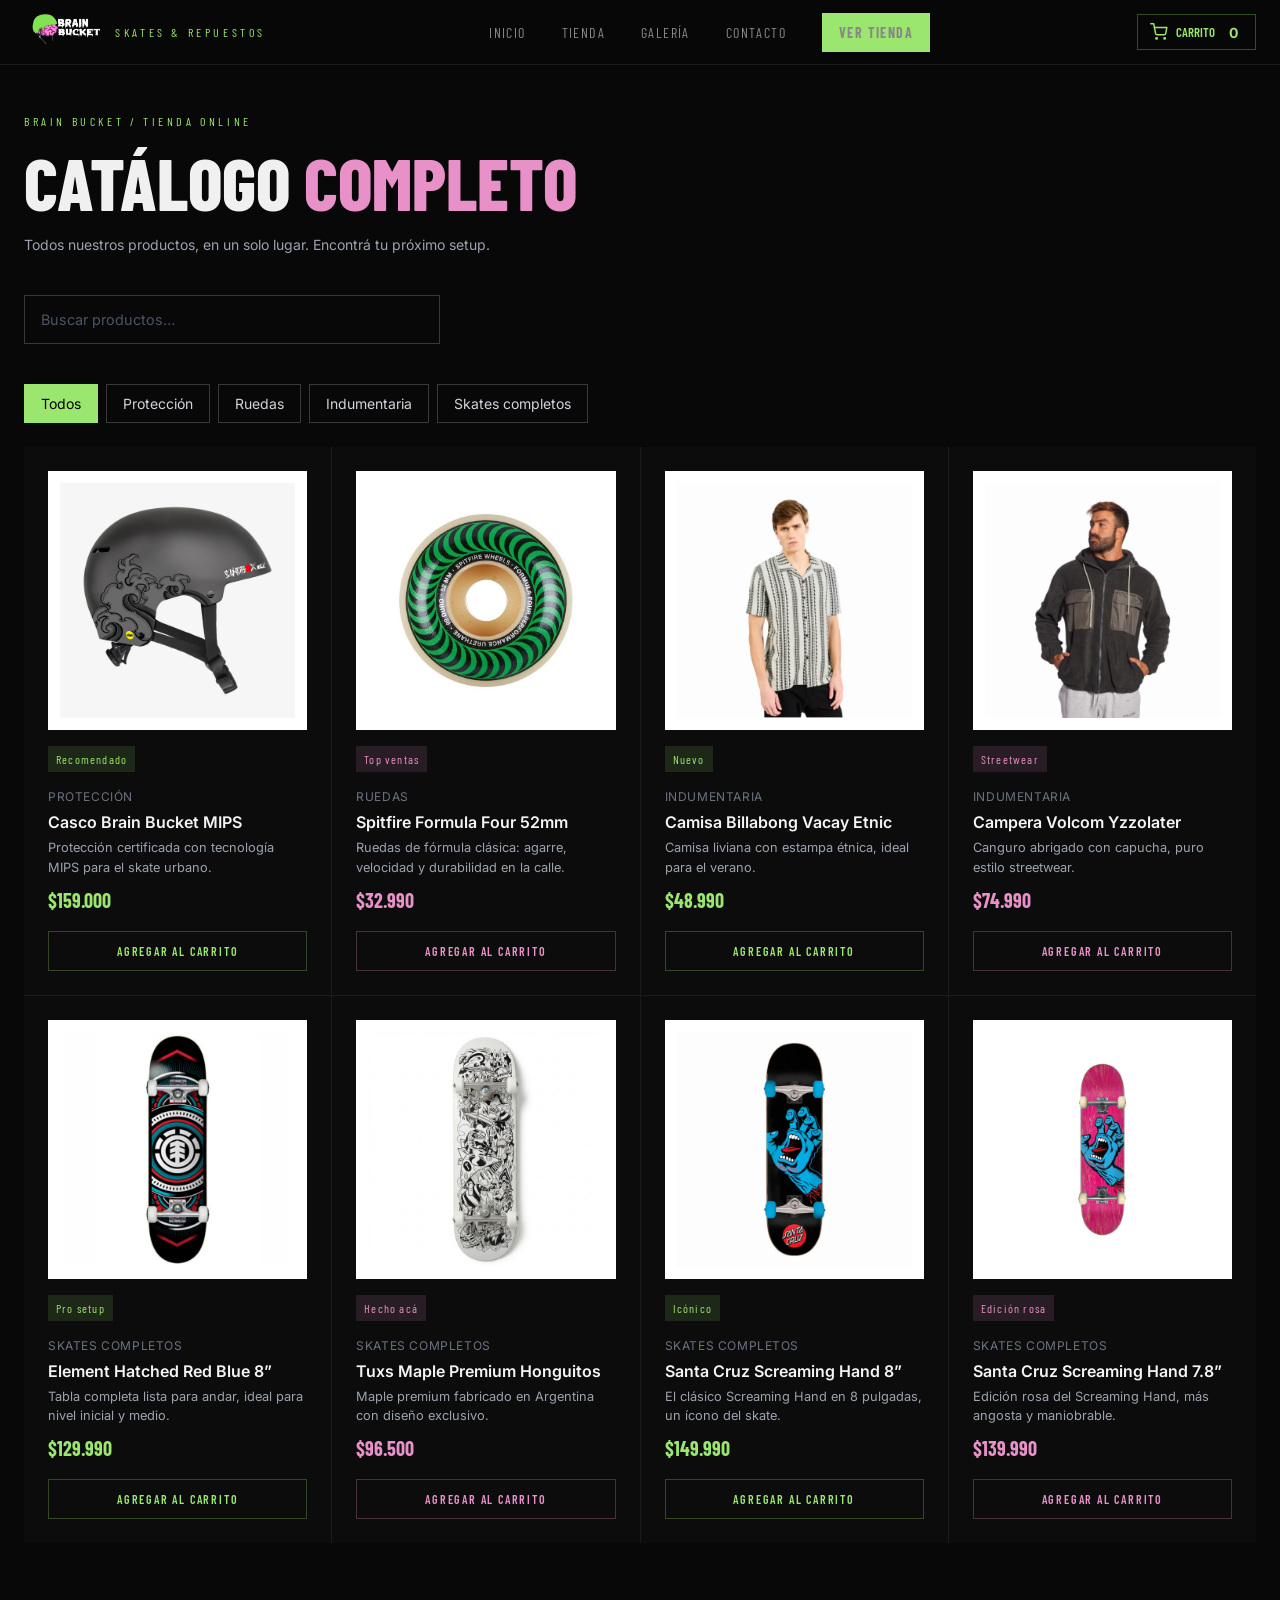
==== commit d12777e8: "Entrega 2: variables de tipografia y espaciado en :root, descripciones en tarjetas Co-authored-by: C" ====
--- a/catalogo.html
+++ b/catalogo.html
@@ -66,6 +66,7 @@
       <div class="card-body">
         <p class="cat">Protección</p>
         <h3>Casco Brain Bucket MIPS</h3>
+            <p class="desc">Protección certificada con tecnología MIPS para el skate urbano.</p>
         <p class="price cond">$159.000</p>
       </div>
       <button class="card-btn cond add-cart" type="button" aria-label="Agregar Casco Brain Bucket MIPS al carrito">AGREGAR AL CARRITO</button>
@@ -76,6 +77,7 @@
       <div class="card-body">
         <p class="cat">Ruedas</p>
         <h3>Spitfire Formula Four 52mm</h3>
+            <p class="desc">Ruedas de fórmula clásica: agarre, velocidad y durabilidad en la calle.</p>
         <p class="price cond">$32.990</p>
       </div>
       <button class="card-btn cond add-cart" type="button" aria-label="Agregar Spitfire Formula Four 52mm al carrito">AGREGAR AL CARRITO</button>
@@ -86,6 +88,7 @@
       <div class="card-body">
         <p class="cat">Indumentaria</p>
         <h3>Camisa Billabong Vacay Etnic</h3>
+            <p class="desc">Camisa liviana con estampa étnica, ideal para el verano.</p>
         <p class="price cond">$48.990</p>
       </div>
       <button class="card-btn cond add-cart" type="button" aria-label="Agregar Camisa Billabong Vacay Etnic al carrito">AGREGAR AL CARRITO</button>
@@ -96,6 +99,7 @@
       <div class="card-body">
         <p class="cat">Indumentaria</p>
         <h3>Campera Volcom Yzzolater</h3>
+            <p class="desc">Canguro abrigado con capucha, puro estilo streetwear.</p>
         <p class="price cond">$74.990</p>
       </div>
       <button class="card-btn cond add-cart" type="button" aria-label="Agregar Campera Volcom Yzzolater al carrito">AGREGAR AL CARRITO</button>
@@ -106,6 +110,7 @@
       <div class="card-body">
         <p class="cat">Skates completos</p>
         <h3>Element Hatched Red Blue 8”</h3>
+            <p class="desc">Tabla completa lista para andar, ideal para nivel inicial y medio.</p>
         <p class="price cond">$129.990</p>
       </div>
       <button class="card-btn cond add-cart" type="button" aria-label="Agregar Element Hatched Red Blue 8” al carrito">AGREGAR AL CARRITO</button>
@@ -116,6 +121,7 @@
       <div class="card-body">
         <p class="cat">Skates completos</p>
         <h3>Tuxs Maple Premium Honguitos</h3>
+            <p class="desc">Maple premium fabricado en Argentina con diseño exclusivo.</p>
         <p class="price cond">$96.500</p>
       </div>
       <button class="card-btn cond add-cart" type="button" aria-label="Agregar Tuxs Maple Premium Honguitos al carrito">AGREGAR AL CARRITO</button>
@@ -126,6 +132,7 @@
       <div class="card-body">
         <p class="cat">Skates completos</p>
         <h3>Santa Cruz Screaming Hand 8”</h3>
+            <p class="desc">El clásico Screaming Hand en 8 pulgadas, un ícono del skate.</p>
         <p class="price cond">$149.990</p>
       </div>
       <button class="card-btn cond add-cart" type="button" aria-label="Agregar Santa Cruz Screaming Hand 8” al carrito">AGREGAR AL CARRITO</button>
@@ -136,6 +143,7 @@
       <div class="card-body">
         <p class="cat">Skates completos</p>
         <h3>Santa Cruz Screaming Hand 7.8”</h3>
+            <p class="desc">Edición rosa del Screaming Hand, más angosta y maniobrable.</p>
         <p class="price cond">$139.990</p>
       </div>
       <button class="card-btn cond add-cart" type="button" aria-label="Agregar Santa Cruz Screaming Hand 7.8” al carrito">AGREGAR AL CARRITO</button>
--- a/styles.css
+++ b/styles.css
@@ -1,16 +1,28 @@
-/* ===== Brain Bucket — estilos ===== */
+/* ===== Brain Bucket — estilos (mobile first) ===== */
 :root {
-  --bg: #080808;
-  --fg: #f0f0f0;
-  --green: #9ae66e;
-  --pink: #e891c8;
+  /* Colores */
+  --green: #9ae66e;  /* color principal */
+  --pink: #e891c8;   /* color secundario */
+  --bg: #080808;     /* color de fondo */
+  --fg: #f0f0f0;     /* color de texto */
   --border: rgba(255, 255, 255, 0.08);
   --muted: #888;
+  /* Tipografías */
+  --font-main: "Inter", sans-serif;
+  --font-cond: "Barlow Condensed", sans-serif;
+  --font-title: "Melted Monster", "Barlow Condensed", sans-serif;
+  /* Espaciados */
+  --space-xs: 0.5rem;
+  --space-sm: 1rem;
+  --space-md: 1.5rem;
+  --space-lg: 2.5rem;
+  --space-xl: 4rem;
+  --space-section: 7rem;
 }
 
 * { box-sizing: border-box; margin: 0; padding: 0; }
 html { scroll-behavior: smooth; }
-body { font-family: "Inter", sans-serif; background: var(--bg); color: var(--fg); line-height: 1.5; }
+body { font-family: var(--font-main); background: var(--bg); color: var(--fg); line-height: 1.5; }
 a { color: inherit; text-decoration: none; }
 img { display: block; max-width: 100%; }
 ul { list-style: none; }
@@ -18,26 +30,26 @@
 section[id] { scroll-margin-top: 5rem; }
 :focus-visible { outline: 2px solid var(--green); outline-offset: 4px; }
 
-.wrap { max-width: 80rem; margin: 0 auto; padding: 0 1.5rem; }
+.wrap { max-width: 80rem; margin: 0 auto; padding: 0 var(--space-md); }
 .narrow { max-width: 56rem; }
 .center { text-align: center; }
-.cond { font-family: "Barlow Condensed", sans-serif; }
+.cond { font-family: var(--font-cond); }
 .g { color: var(--green); }
 .p { color: var(--pink); }
 .sr { position: absolute; width: 1px; height: 1px; overflow: hidden; clip: rect(0 0 0 0); }
 
 /* ----- Textos reutilizables ----- */
-.eyebrow { font-size: 0.75rem; letter-spacing: 0.3em; text-transform: uppercase; margin-bottom: 1rem; }
+.eyebrow { font-size: 0.75rem; letter-spacing: 0.3em; text-transform: uppercase; margin-bottom: var(--space-sm); }
 .title { font-size: 3rem; font-weight: 800; line-height: 1; color: var(--fg); }
 .title.sm { font-size: 2.25rem; margin-bottom: 1.5rem; }
 .title.xl { font-size: 3rem; }
 .title.mb { margin-bottom: 4rem; }
-.text { color: #9ca3af; line-height: 1.7; margin: 1.5rem 0; }
+.text { color: #9ca3af; line-height: 1.7; margin: var(--space-md) 0; }
 .text-sm { color: #9ca3af; font-size: 0.875rem; }
-.melted { font-family: "Melted Monster", "Barlow Condensed", sans-serif; font-weight: 400; }
+.melted { font-family: var(--font-title); font-weight: 400; }
 
 /* ----- Botones ----- */
-.btn { display: inline-block; padding: 1rem 2rem; font-size: 0.875rem; font-weight: 700; letter-spacing: 0.15em; text-transform: uppercase; background: none; border: 1px solid transparent; cursor: pointer; transition: opacity 0.2s, transform 0.2s; }
+.btn { display: inline-block; padding: var(--space-sm) 2rem; font-size: 0.875rem; font-weight: 700; letter-spacing: 0.15em; text-transform: uppercase; background: none; border: 1px solid transparent; cursor: pointer; transition: opacity 0.2s, transform 0.2s; }
 .btn:hover { opacity: 0.85; }
 .btn:active { transform: scale(0.96); }
 .btn-green { background: var(--green); color: #080808; }
@@ -94,10 +106,10 @@
 .stat small { font-size: 0.75rem; color: #666; letter-spacing: 0.05em; }
 
 /* ----- Secciones ----- */
-.section { padding: 7rem 0; overflow: hidden; }
+.section { padding: var(--space-section) 0; overflow: hidden; }
 .section.alt { background: #0c0c0c; }
 .section.dark { background: #0a0a0a; }
-.two-col { display: grid; gap: 4rem; align-items: center; }
+.two-col { display: grid; gap: var(--space-xl); align-items: center; }
 .two-col.top-align { align-items: start; }
 .facts { display: flex; flex-wrap: wrap; gap: 2rem; }
 .facts strong { display: block; font-size: 1.875rem; }
@@ -114,7 +126,7 @@
 .head-row { display: flex; flex-direction: column; gap: 1.5rem; margin-bottom: 4rem; }
 .link-more { font-size: 0.875rem; letter-spacing: 0.1em; }
 .grid { display: grid; grid-template-columns: 1fr; gap: 1px; background: var(--border); }
-.card { --c: var(--green); display: flex; flex-direction: column; gap: 1rem; padding: 1.5rem; background: #0c0c0c; transition: background 0.2s; }
+.card { --c: var(--green); display: flex; flex-direction: column; gap: var(--space-sm); padding: var(--space-md); background: #0c0c0c; transition: background 0.2s; }
 .card.pink { --c: var(--pink); }
 .card:hover { background: #141414; }
 .card-img { aspect-ratio: 1; background: #fff; overflow: hidden; }
@@ -123,7 +135,8 @@
 .tag { align-self: flex-start; padding: 0.25rem 0.5rem; font-size: 0.75rem; letter-spacing: 0.1em; color: var(--c); background: color-mix(in srgb, var(--c) 13%, transparent); }
 .card-body { flex: 1; }
 .cat { font-size: 0.75rem; color: #6b7280; text-transform: uppercase; letter-spacing: 0.05em; margin-bottom: 0.25rem; }
-.card h3 { font-size: 1rem; font-weight: 600; color: #f3f4f6; margin-bottom: 0.5rem; }
+.card h3 { font-size: 1rem; font-weight: 600; color: #f3f4f6; margin-bottom: 0.25rem; }
+.card .desc { font-size: 0.8rem; color: #9ca3af; line-height: 1.5; margin-bottom: var(--space-xs); }
 .price { font-size: 1.25rem; font-weight: 700; color: var(--c); }
 .card-btn { display: block; width: 100%; padding: 0.75rem; text-align: center; font-size: 0.75rem; font-weight: 600; letter-spacing: 0.15em; color: var(--c); background: none; border: 1px solid color-mix(in srgb, var(--c) 27%, transparent); cursor: pointer; transition: background 0.2s, color 0.2s; }
 .card-btn:hover { background: var(--c); color: #080808; }
